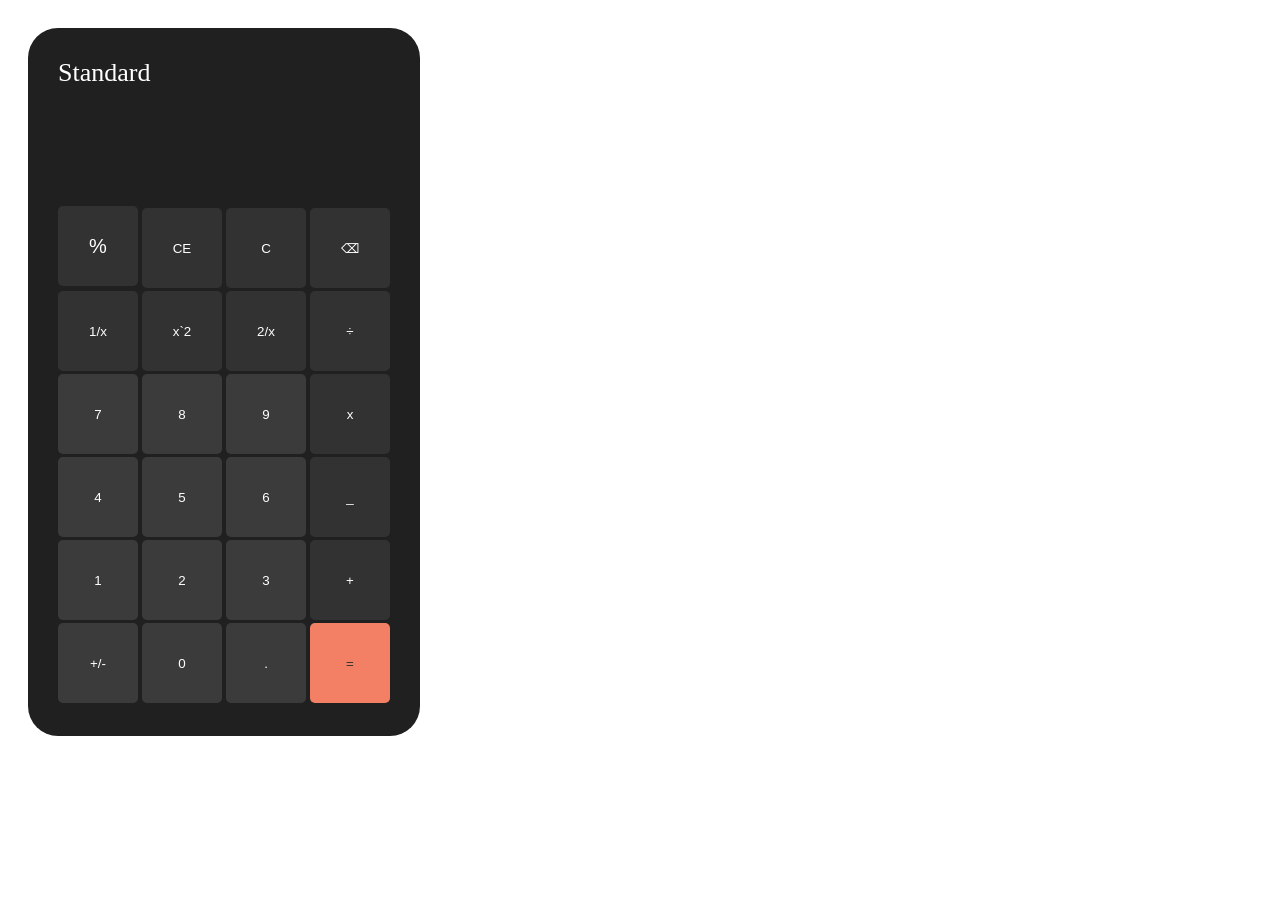
==== index.html @ 2d389445 "rename html file" ====
<!DOCTYPE html>
  <html lang="en">
  <head>
    <meta charset="UTF-8">
    <meta name="viewport" content="width=device-width, initial-scale=1.0">
    <title>Calculator</title>
    <link rel="stylesheet" href="calculator.css">
    <link rel="icon" href="calculator.png" type="image.png">
  </head>
  <body id="calculator-body">
    <div id="calculator">
      <label for="textinput" id="textlabel">Standard</label>
      <br>
       <div class="inputwrapper">
        <input type="text" id="textinput">
       </div>
       <br>
       <audio src="r"></audio>
       <div id="button-wrapper">
         <button type="button" id="percent">%</button>
         <button type="button" id="deepclear">CE</button>
         <button type="button" id="clear">C</button>
         <button type="button" id="backspace">⌫</button>
        </div>
        
        <div id="button-wrapper">
          <button type="button" id="fraction">1/x</button>
          <button type="button" id="square">x`2</button>
          <button type="button" id="square-root">2/x</button>
          <button type="button" id="division">÷</button>
      </div>
      
      <div id="button-wrapper">
        <button type="button" id="seven">7</button>
        <button type="button" id="eight">8</button>
        <button type="button" id="nine">9</button>
        <button type="button" id="multiplication">x</button>
      </div>
      
      <div id="button-wrapper">
        <button type="button" id="four">4</button>
        <button type="button" id="five">5</button>
        <button type="button" id="six">6</button>
        <button type="button" id="subtraction">_</button>
      </div> 
      
      <div id="button-wrapper">
        <button type="button" id="one">1</button>
        <button type="button" id="two">2</button>
        <button type="button" id="three">3</button>
        <button type="button" id="addition">+</button>
      </div>
      
      <div id="button-wrapper">
        <button type="button" id="plus-minus">+/-</button>
        <button type="button" id="zero">0</button>
        <button type="button" id="decimalpoint">.</button>
        <button type="button" id="equalsign">=</button>
      </div>
    </div>
    <script src="calculator.js"></script>
  </body>
  </html>
---- calculator.css ----
#calculator-body{
  background-color:#ffffff;
  justify-items: center;
  color: beige;
  padding: 20px;
}
#calculator{
  background-color: #202020;
  display: flex;
  flex-direction: column;
  width: fit-content;
  padding: 30px;
  color: rgb(255, 255, 255);
  border-radius: 30px;
}
#textlabel{
  font-size: 26px;
  color: white;

}
#textinput{
  height: 80px;
  width: 325px;
  background-color: #202020;
  border: none;
  color: white;
  font-size: 50px;
  text-align: right;
}
#percent{
  width: 5pc;
  height: 5pc;
  background-color: #323232;
  color: white;
  opacity: 20;
  border: none;
  border-radius: 5px;
  font-size: 20px;
}
:hover#percent{
  background-color: #3b3b3b;
}
#deepclear{
  width: 5pc;
  height: 5pc;
  background-color: #323232;
  color: white;
  opacity: 20;
  border: none;
  border-radius: 5px;
  font-size: 20;
}
:hover#deepclear{
  background-color: #3b3b3b;
}
#clear{
  width: 5pc;
  height: 5pc;
  background-color: #323232;
  color: white;
  opacity: 20;
  border: none;
  border-radius: 5px;
  font-size: 20;
}
:hover#clear{
  background-color: #3b3b3b;
}
#backspace{
  width: 5pc;
  height: 5pc;
  background-color: #323232;
  color: white;
  opacity: 20;
  border: none;
  border-radius: 5px;
  font-size: 20;
}
:hover#backspace{
  background-color: #3b3b3b;
}
#fraction{
  width: 5pc;
  height: 5pc;
  background-color: #323232;
  color: white;
  opacity: 20;
  border: none;
  border-radius: 5px;
  font-size: 20;
}
:hover#fraction{
  background-color: #3b3b3b;
}
#square{
  width: 5pc;
  height: 5pc;
  background-color: #323232;
  color: white;
  opacity: 20;
  border: none;
  border-radius: 5px;
  font-size: 20;
}
:hover#square{
  background-color: #3b3b3b;
}
#square-root{
  width: 5pc;
  height: 5pc;
  background-color: #323232;
  color: white;
  opacity: 20;
  border: none;
  border-radius: 5px;
  font-size: 20;
}
:hover#square-root{
  background-color: #3b3b3b;
}
#division{
  width: 5pc;
  height: 5pc;
  background-color: #323232;
  color: white;
  opacity: 20;
  border: none;
  border-radius: 5px;
  font-size: 20;
}
:hover#division{
  background-color: #3b3b3b;
}
#seven{
  width: 5pc;
  height: 5pc;
  background-color: #3b3b3b;
  color: white;
  opacity: 20;
  border: none;
  border-radius: 5px;
  font-size: 20;
}
:hover#seven{
  background-color: #323232;
}
#eight{
  width: 5pc;
  height: 5pc;
  background-color: #3b3b3b;
  color: white;
  opacity: 20;
  border: none;
  border-radius: 5px;
  font-size: 20;
}
:hover#eight{
  background-color: #323232;
}
#nine{
  width: 5pc;
  height: 5pc;
  background-color: #3b3b3b;
  color: white;
  opacity: 20;
  border: none;
  border-radius: 5px;
  font-size: 20;
}
:hover#nine{
  background-color: #323232;
}
#multiplication{
  width: 5pc;
  height: 5pc;
  background-color: #323232;
  color: white;
  opacity: 20;
  border: none;
  border-radius: 5px;
  font-size: 20;
}
:hover#decimalpoint{
  background-color: #3b3b3b;
}
#four{
  width: 5pc;
  height: 5pc;
  background-color: #3b3b3b;
  color: white;
  opacity: 20;
  border: none;
  border-radius: 5px;
  font-size: 20;
}
:hover#four{
  background-color: #323232;
}
#five{
  width: 5pc;
  height: 5pc;
  background-color: #3b3b3b;
  color: white;
  opacity: 20;
  border: none;
  border-radius: 5px;
  font-size: 20;
}
:hover#five{
  background-color: #323232;
}
#six{
  width: 5pc;
  height: 5pc;
  background-color: #3b3b3b;
  color: white;
  opacity: 20;
  border: none;
  border-radius: 5px;
  font-size: 20;
}

:hover#six{
  background-color: #323232;
}
#subtraction{
  width: 5pc;
  height: 5pc;
  background-color: #323232;
  color: white;
  opacity: 20;
  border: none;
  border-radius: 5px;
  font-size: 20;
}
:hover#subtraction{
  background-color: #3b3b3b;
}
#one{
  width: 5pc;
  height: 5pc;
  background-color: #3b3b3b;
  color: white;
  opacity: 20;
  border: none;
  border-radius: 5px;
  font-size: 20;
}
:hover#one{
  background-color: #323232;
}
#two{
  width: 5pc;
  height: 5pc;
  background-color: #3b3b3b;
  color: white;
  opacity: 20;
  border: none;
  border-radius: 5px;
  font-size: 20;
}
:hover#two{
  background-color: #323232;
}
#three{
  width: 5pc;
  height: 5pc;
  background-color: #3b3b3b;
  color: white;
  opacity: 20;
  border: none;
  border-radius: 5px;
  font-size: 20;
}
:hover#three{
  background-color: #323232;
}
#addition{
  width: 5pc;
  height: 5pc;
  background-color: #323232;
  color: white;
  opacity: 20;
  border: none;
  border-radius: 5px;
  font-size: 20;
}
:hover#addition{
  background-color: #3b3b3b;
}
#plus-minus{
  width: 5pc;
  height: 5pc;
  background-color: #3b3b3b;
  color: white;
  opacity: 20;
  border: none;
  border-radius: 5px;
  font-size: 20;
}
:hover#plus-minus{
  background-color: #323232;
}
#zero{
  width: 5pc;
  height: 5pc;
  background-color: #3b3b3b;
  color: white;
  opacity: 20;
  border: none;
  border-radius: 5px;
  font-size: 20;
}
:hover#zero{
  background-color: #323232;
}
#decimalpoint{
  width: 5pc;
  height: 5pc;
  background-color: #3B3B3B;
  color: white;
  opacity: 20;
  border: none;
  border-radius: 5px;
  font-size: 20;
}
:hover#decimalpoint{
  background-color: #323232;
}
#equalsign{
  width: 5pc;
  height: 5pc;
  background-color: #F38064;
  color: #323232;
  opacity: 20;
  border: none;
  border-radius: 5px;
  font-size: 20;
}
:hover#equalsign{
  background-color: #f4f4f4;
}
#button-wrapper{
  padding-bottom: 3px;
}
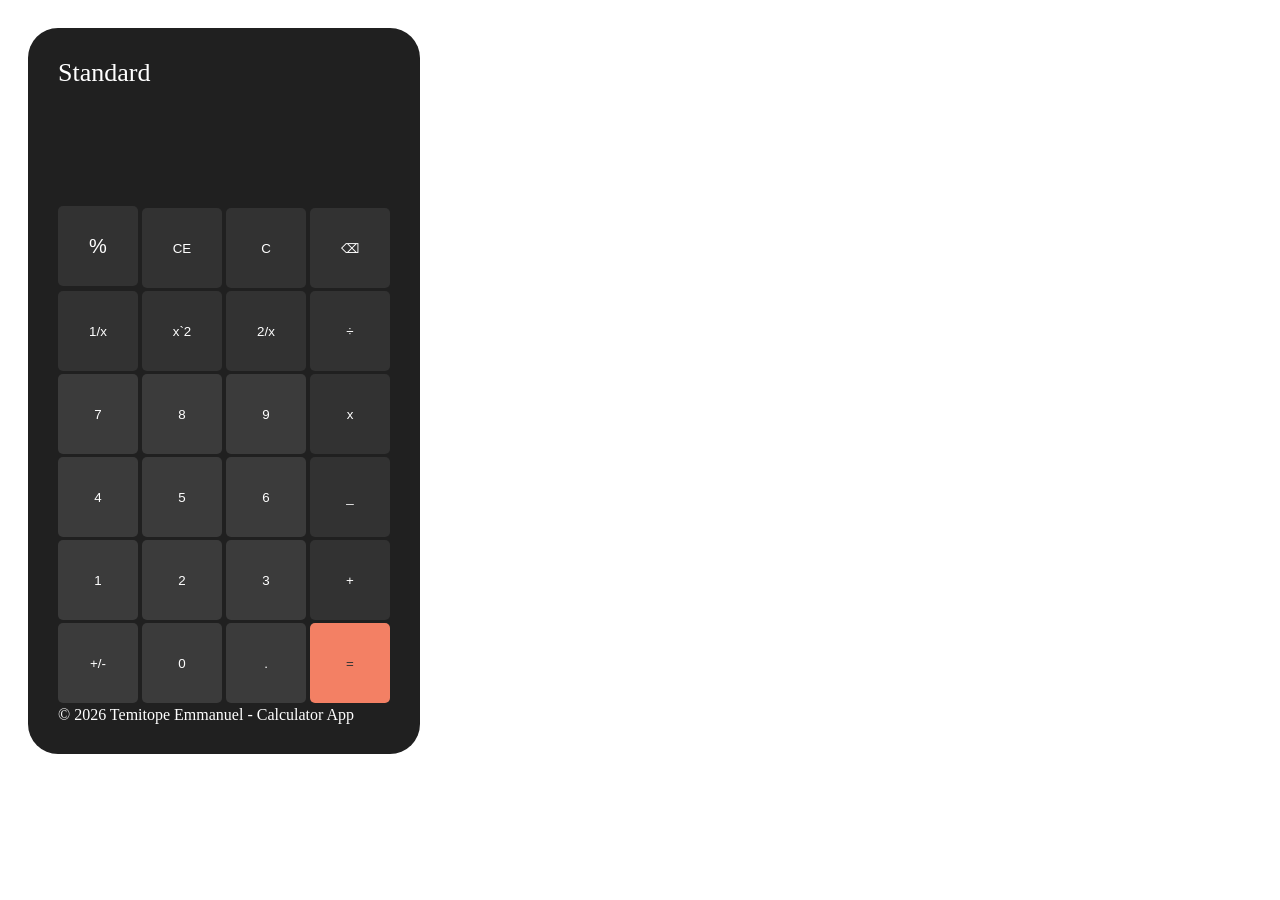
==== commit 1efb2eaf: "Add footer to index.html for copyright notice" ====
--- a/index.html
+++ b/index.html
@@ -57,6 +57,7 @@
         <button type="button" id="decimalpoint">.</button>
         <button type="button" id="equalsign">=</button>
       </div>
+      <footer>© 2026 Temitope Emmanuel - Calculator App</footer>
     </div>
     <script src="calculator.js"></script>
   </body>
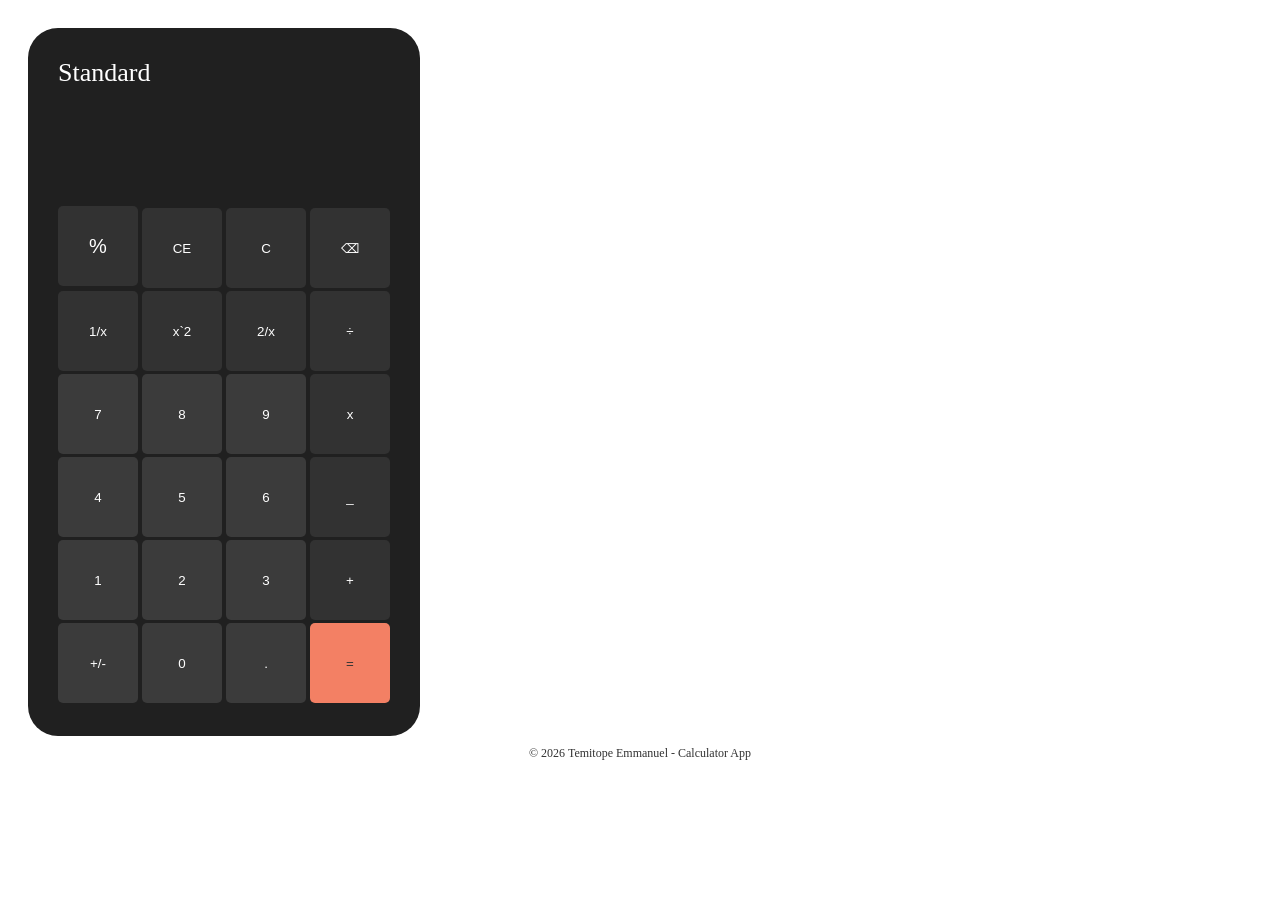
==== commit 7611aa82: "Updated footer in Index.html again" ====
--- a/index.html
+++ b/index.html
@@ -57,8 +57,8 @@
         <button type="button" id="decimalpoint">.</button>
         <button type="button" id="equalsign">=</button>
       </div>
+    </div>
       <footer>© 2026 Temitope Emmanuel - Calculator App</footer>
-    </div>
     <script src="calculator.js"></script>
   </body>
   </html>
--- a/calculator.css
+++ b/calculator.css
@@ -342,4 +342,10 @@
 }
 #button-wrapper{
   padding-bottom: 3px;
-}+}
+footer{
+  color: #323232;
+  font-size: 12px;
+  text-align: center;
+  padding: 10px;
+}
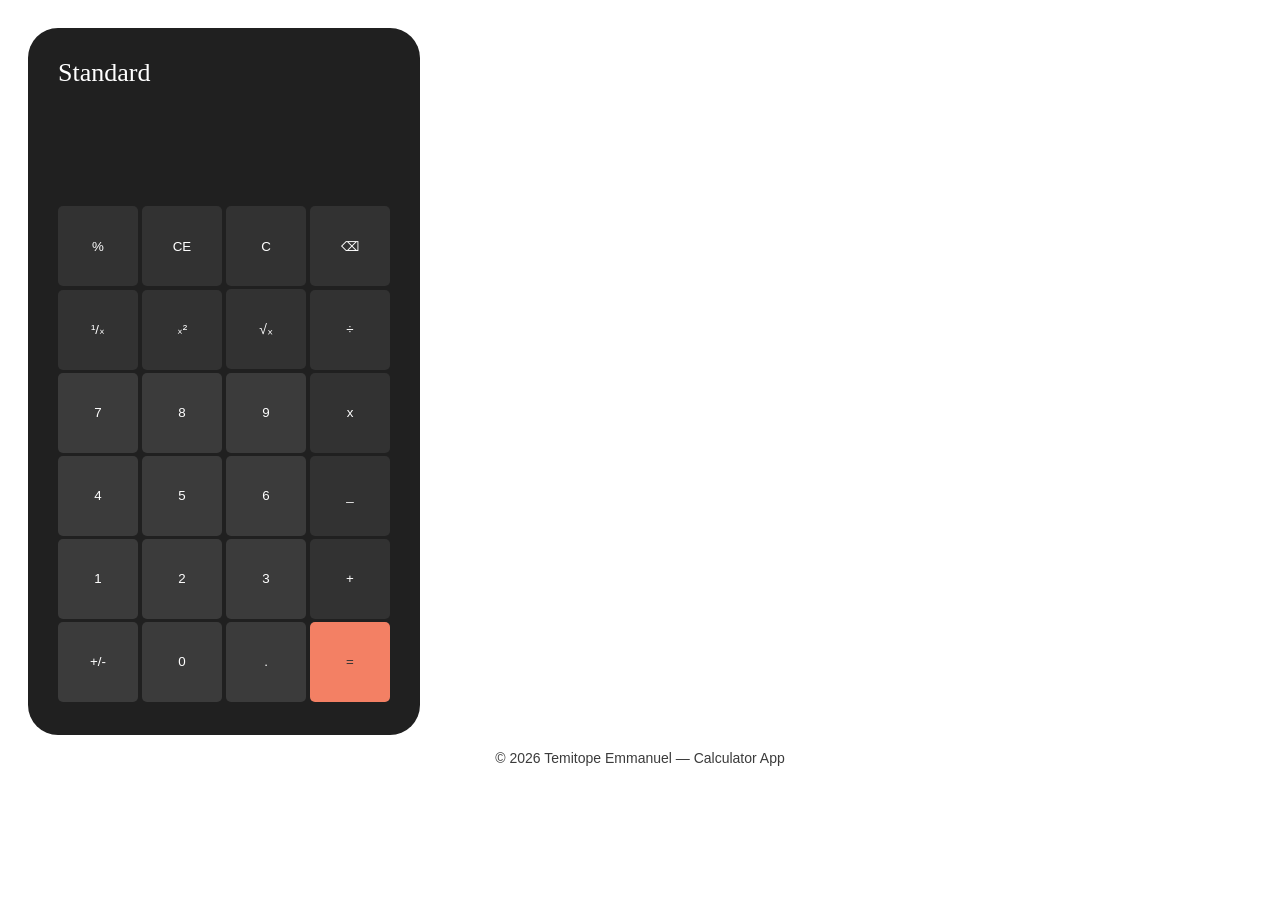
==== commit ed4c66b3: "Added a class in calculator.css" ====
--- a/index.html
+++ b/index.html
@@ -15,50 +15,51 @@
         <input type="text" id="textinput">
        </div>
        <br>
-       <audio src="r"></audio>
        <div id="button-wrapper">
-         <button type="button" id="percent">%</button>
-         <button type="button" id="deepclear">CE</button>
-         <button type="button" id="clear">C</button>
-         <button type="button" id="backspace">⌫</button>
+         <button type="button" id="percent" class="Operators">%</button>
+         <button type="button" id="deepclear" class="Operators">CE</button>
+         <button type="button" id="clear" class="Operators">C</button>
+         <button type="button" id="backspace" class="Operators">⌫</button>
         </div>
         
         <div id="button-wrapper">
-          <button type="button" id="fraction">1/x</button>
-          <button type="button" id="square">x`2</button>
-          <button type="button" id="square-root">2/x</button>
-          <button type="button" id="division">÷</button>
+          <button type="button" id="fraction" class="Operators">¹/ₓ</button>
+          <button type="button" id="square" class="Operators">ₓ²</button>
+          <button type="button" id="square-root" class="Operators"><span style="font-size: 14px;">√ₓ</span></button>
+          <button type="button" id="division" class="Operators">÷</button>
       </div>
       
       <div id="button-wrapper">
-        <button type="button" id="seven">7</button>
-        <button type="button" id="eight">8</button>
-        <button type="button" id="nine">9</button>
-        <button type="button" id="multiplication">x</button>
+        <button type="button" id="seven" class="Numbers">7</button>
+        <button type="button" id="eight" class="Numbers">8</button>
+        <button type="button" id="nine" class="Numbers">9</button>
+        <button type="button" id="multiplication" class="Operators">x</button>
       </div>
       
       <div id="button-wrapper">
-        <button type="button" id="four">4</button>
-        <button type="button" id="five">5</button>
-        <button type="button" id="six">6</button>
-        <button type="button" id="subtraction">_</button>
+        <button type="button" id="four" class="Numbers">4</button>
+        <button type="button" id="five" class="Numbers">5</button>
+        <button type="button" id="six" class="Numbers">6</button>
+        <button type="button" id="subtraction" class="Operators">_</button>
       </div> 
       
       <div id="button-wrapper">
-        <button type="button" id="one">1</button>
-        <button type="button" id="two">2</button>
-        <button type="button" id="three">3</button>
-        <button type="button" id="addition">+</button>
+        <button type="button" id="one" class="Numbers">1</button>
+        <button type="button" id="two" class="Numbers">2</button>
+        <button type="button" id="three" class="Numbers">3</button>
+        <button type="button" id="addition" class="Operators">+</button>
       </div>
       
       <div id="button-wrapper">
-        <button type="button" id="plus-minus">+/-</button>
-        <button type="button" id="zero">0</button>
-        <button type="button" id="decimalpoint">.</button>
+        <button type="button" id="plus-minus" class="Numbers">+/-</button>
+        <button type="button" id="zero" class="Numbers">0</button>
+        <button type="button" id="decimalpoint" class="Numbers">.</button>
         <button type="button" id="equalsign">=</button>
       </div>
     </div>
-      <footer>© 2026 Temitope Emmanuel - Calculator App</footer>
+    <footer>
+      © 2026 Temitope Emmanuel — Calculator App
+    </footer>
     <script src="calculator.js"></script>
   </body>
   </html>
--- a/calculator.css
+++ b/calculator.css
@@ -27,7 +27,7 @@
   font-size: 50px;
   text-align: right;
 }
-#percent{
+.Operators{
   width: 5pc;
   height: 5pc;
   background-color: #323232;
@@ -35,296 +35,21 @@
   opacity: 20;
   border: none;
   border-radius: 5px;
-  font-size: 20px;
 }
-:hover#percent{
+:hover.Operators{
   background-color: #3b3b3b;
 }
-#deepclear{
+
+.Numbers{
   width: 5pc;
   height: 5pc;
-  background-color: #323232;
-  color: white;
+  background-color: #3b3b3b;
+  color: white;   
   opacity: 20;
   border: none;
   border-radius: 5px;
-  font-size: 20;
 }
-:hover#deepclear{
-  background-color: #3b3b3b;
-}
-#clear{
-  width: 5pc;
-  height: 5pc;
-  background-color: #323232;
-  color: white;
-  opacity: 20;
-  border: none;
-  border-radius: 5px;
-  font-size: 20;
-}
-:hover#clear{
-  background-color: #3b3b3b;
-}
-#backspace{
-  width: 5pc;
-  height: 5pc;
-  background-color: #323232;
-  color: white;
-  opacity: 20;
-  border: none;
-  border-radius: 5px;
-  font-size: 20;
-}
-:hover#backspace{
-  background-color: #3b3b3b;
-}
-#fraction{
-  width: 5pc;
-  height: 5pc;
-  background-color: #323232;
-  color: white;
-  opacity: 20;
-  border: none;
-  border-radius: 5px;
-  font-size: 20;
-}
-:hover#fraction{
-  background-color: #3b3b3b;
-}
-#square{
-  width: 5pc;
-  height: 5pc;
-  background-color: #323232;
-  color: white;
-  opacity: 20;
-  border: none;
-  border-radius: 5px;
-  font-size: 20;
-}
-:hover#square{
-  background-color: #3b3b3b;
-}
-#square-root{
-  width: 5pc;
-  height: 5pc;
-  background-color: #323232;
-  color: white;
-  opacity: 20;
-  border: none;
-  border-radius: 5px;
-  font-size: 20;
-}
-:hover#square-root{
-  background-color: #3b3b3b;
-}
-#division{
-  width: 5pc;
-  height: 5pc;
-  background-color: #323232;
-  color: white;
-  opacity: 20;
-  border: none;
-  border-radius: 5px;
-  font-size: 20;
-}
-:hover#division{
-  background-color: #3b3b3b;
-}
-#seven{
-  width: 5pc;
-  height: 5pc;
-  background-color: #3b3b3b;
-  color: white;
-  opacity: 20;
-  border: none;
-  border-radius: 5px;
-  font-size: 20;
-}
-:hover#seven{
-  background-color: #323232;
-}
-#eight{
-  width: 5pc;
-  height: 5pc;
-  background-color: #3b3b3b;
-  color: white;
-  opacity: 20;
-  border: none;
-  border-radius: 5px;
-  font-size: 20;
-}
-:hover#eight{
-  background-color: #323232;
-}
-#nine{
-  width: 5pc;
-  height: 5pc;
-  background-color: #3b3b3b;
-  color: white;
-  opacity: 20;
-  border: none;
-  border-radius: 5px;
-  font-size: 20;
-}
-:hover#nine{
-  background-color: #323232;
-}
-#multiplication{
-  width: 5pc;
-  height: 5pc;
-  background-color: #323232;
-  color: white;
-  opacity: 20;
-  border: none;
-  border-radius: 5px;
-  font-size: 20;
-}
-:hover#decimalpoint{
-  background-color: #3b3b3b;
-}
-#four{
-  width: 5pc;
-  height: 5pc;
-  background-color: #3b3b3b;
-  color: white;
-  opacity: 20;
-  border: none;
-  border-radius: 5px;
-  font-size: 20;
-}
-:hover#four{
-  background-color: #323232;
-}
-#five{
-  width: 5pc;
-  height: 5pc;
-  background-color: #3b3b3b;
-  color: white;
-  opacity: 20;
-  border: none;
-  border-radius: 5px;
-  font-size: 20;
-}
-:hover#five{
-  background-color: #323232;
-}
-#six{
-  width: 5pc;
-  height: 5pc;
-  background-color: #3b3b3b;
-  color: white;
-  opacity: 20;
-  border: none;
-  border-radius: 5px;
-  font-size: 20;
-}
-
-:hover#six{
-  background-color: #323232;
-}
-#subtraction{
-  width: 5pc;
-  height: 5pc;
-  background-color: #323232;
-  color: white;
-  opacity: 20;
-  border: none;
-  border-radius: 5px;
-  font-size: 20;
-}
-:hover#subtraction{
-  background-color: #3b3b3b;
-}
-#one{
-  width: 5pc;
-  height: 5pc;
-  background-color: #3b3b3b;
-  color: white;
-  opacity: 20;
-  border: none;
-  border-radius: 5px;
-  font-size: 20;
-}
-:hover#one{
-  background-color: #323232;
-}
-#two{
-  width: 5pc;
-  height: 5pc;
-  background-color: #3b3b3b;
-  color: white;
-  opacity: 20;
-  border: none;
-  border-radius: 5px;
-  font-size: 20;
-}
-:hover#two{
-  background-color: #323232;
-}
-#three{
-  width: 5pc;
-  height: 5pc;
-  background-color: #3b3b3b;
-  color: white;
-  opacity: 20;
-  border: none;
-  border-radius: 5px;
-  font-size: 20;
-}
-:hover#three{
-  background-color: #323232;
-}
-#addition{
-  width: 5pc;
-  height: 5pc;
-  background-color: #323232;
-  color: white;
-  opacity: 20;
-  border: none;
-  border-radius: 5px;
-  font-size: 20;
-}
-:hover#addition{
-  background-color: #3b3b3b;
-}
-#plus-minus{
-  width: 5pc;
-  height: 5pc;
-  background-color: #3b3b3b;
-  color: white;
-  opacity: 20;
-  border: none;
-  border-radius: 5px;
-  font-size: 20;
-}
-:hover#plus-minus{
-  background-color: #323232;
-}
-#zero{
-  width: 5pc;
-  height: 5pc;
-  background-color: #3b3b3b;
-  color: white;
-  opacity: 20;
-  border: none;
-  border-radius: 5px;
-  font-size: 20;
-}
-:hover#zero{
-  background-color: #323232;
-}
-#decimalpoint{
-  width: 5pc;
-  height: 5pc;
-  background-color: #3B3B3B;
-  color: white;
-  opacity: 20;
-  border: none;
-  border-radius: 5px;
-  font-size: 20;
-}
-:hover#decimalpoint{
+:hover.Numbers{
   background-color: #323232;
 }
 #equalsign{
@@ -335,7 +60,6 @@
   opacity: 20;
   border: none;
   border-radius: 5px;
-  font-size: 20;
 }
 :hover#equalsign{
   background-color: #f4f4f4;
@@ -343,9 +67,10 @@
 #button-wrapper{
   padding-bottom: 3px;
 }
-footer{
-  color: #323232;
-  font-size: 12px;
+footer {
+  font-family:BlinkMacSystemFont, -apple-system, "Segoe UI", Roboto, Oxygen, Ubuntu, Cantarell, "Fira Sans", "Droid Sans", "Helvetica Neue", Helvetica, Arial, sans-serif;
   text-align: center;
-  padding: 10px;
-}
+  padding: 15px;
+  font-size: 14px;
+  color: #3b3b3b;
+}
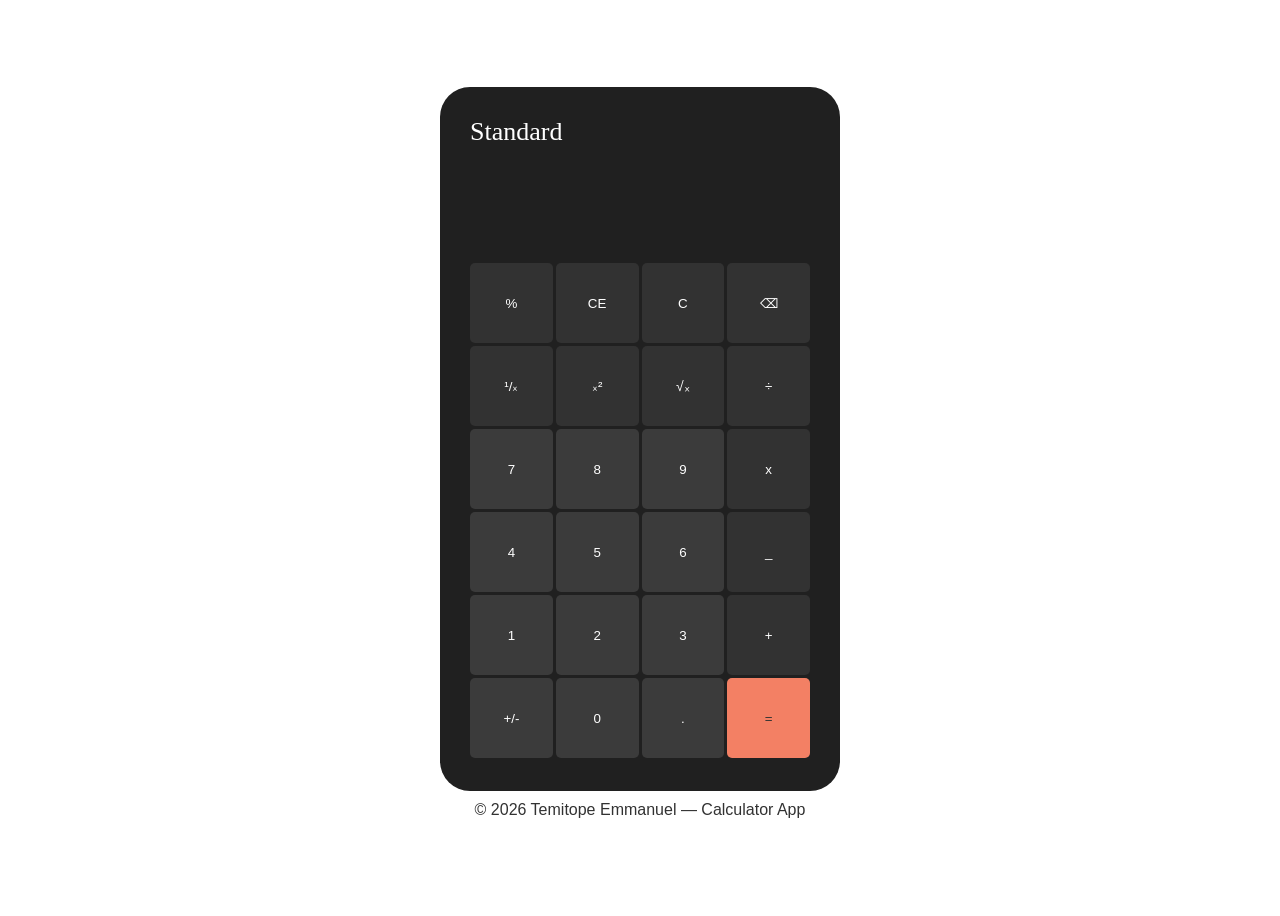
==== commit 58fef8a4: "Improve calculator responsiveness" ====
--- a/index.html
+++ b/index.html
@@ -15,42 +15,42 @@
         <input type="text" id="textinput">
        </div>
        <br>
-       <div id="button-wrapper">
+       <div class="button-wrapper">
          <button type="button" id="percent" class="Operators">%</button>
          <button type="button" id="deepclear" class="Operators">CE</button>
          <button type="button" id="clear" class="Operators">C</button>
          <button type="button" id="backspace" class="Operators">⌫</button>
         </div>
         
-        <div id="button-wrapper">
+        <div class="button-wrapper">
           <button type="button" id="fraction" class="Operators">¹/ₓ</button>
           <button type="button" id="square" class="Operators">ₓ²</button>
           <button type="button" id="square-root" class="Operators"><span style="font-size: 14px;">√ₓ</span></button>
           <button type="button" id="division" class="Operators">÷</button>
       </div>
       
-      <div id="button-wrapper">
+      <div class="button-wrapper">
         <button type="button" id="seven" class="Numbers">7</button>
         <button type="button" id="eight" class="Numbers">8</button>
         <button type="button" id="nine" class="Numbers">9</button>
         <button type="button" id="multiplication" class="Operators">x</button>
       </div>
       
-      <div id="button-wrapper">
+      <div class="button-wrapper">
         <button type="button" id="four" class="Numbers">4</button>
         <button type="button" id="five" class="Numbers">5</button>
         <button type="button" id="six" class="Numbers">6</button>
         <button type="button" id="subtraction" class="Operators">_</button>
       </div> 
       
-      <div id="button-wrapper">
+      <div class="button-wrapper">
         <button type="button" id="one" class="Numbers">1</button>
         <button type="button" id="two" class="Numbers">2</button>
         <button type="button" id="three" class="Numbers">3</button>
         <button type="button" id="addition" class="Operators">+</button>
       </div>
       
-      <div id="button-wrapper">
+      <div class="button-wrapper">
         <button type="button" id="plus-minus" class="Numbers">+/-</button>
         <button type="button" id="zero" class="Numbers">0</button>
         <button type="button" id="decimalpoint" class="Numbers">.</button>
--- a/calculator.css
+++ b/calculator.css
@@ -1,76 +1,77 @@
 #calculator-body{
-  background-color:#ffffff;
-  justify-items: center;
-  color: beige;
+  background-color: #ffffff;
+  display: flex;
+  flex-direction: column;
+  justify-content: center;
+  align-items: center;
+  min-height: 100vh;
   padding: 20px;
+  box-sizing: border-box;
 }
 #calculator{
   background-color: #202020;
   display: flex;
   flex-direction: column;
-  width: fit-content;
+  width: min(100%, 400px);
   padding: 30px;
-  color: rgb(255, 255, 255);
+  color: white;
   border-radius: 30px;
+  box-sizing: border-box;
 }
 #textlabel{
   font-size: 26px;
   color: white;
 
 }
-#textinput{
+#textinput {
   height: 80px;
-  width: 325px;
+  width: 100%;
   background-color: #202020;
   border: none;
   color: white;
   font-size: 50px;
   text-align: right;
+  box-sizing: border-box;
 }
-.Operators{
-  width: 5pc;
-  height: 5pc;
-  background-color: #323232;
-  color: white;
-  opacity: 20;
+.Operators,
+.Numbers,
+#equalsign {
+  flex: 1;
+  height: 80px;
   border: none;
   border-radius: 5px;
 }
-:hover.Operators{
+.Operators {
+  background-color: #323232;
+  color: white;
+}
+.Numbers {
+  background-color: #3b3b3b;
+  color: white;
+}
+#equalsign {
+  background-color: #F38064;
+  color: #323232;
+}
+.button-wrapper {
+  display: flex;
+  gap: 3px;
+  padding-bottom: 3px;
+}
+.Operators:hover {
   background-color: #3b3b3b;
 }
-
-.Numbers{
-  width: 5pc;
-  height: 5pc;
-  background-color: #3b3b3b;
-  color: white;   
-  opacity: 20;
-  border: none;
-  border-radius: 5px;
-}
-:hover.Numbers{
+.Numbers:hover {
   background-color: #323232;
 }
-#equalsign{
-  width: 5pc;
-  height: 5pc;
-  background-color: #F38064;
-  color: #323232;
-  opacity: 20;
-  border: none;
-  border-radius: 5px;
-}
-:hover#equalsign{
+#equalsign:hover {
   background-color: #f4f4f4;
 }
-#button-wrapper{
-  padding-bottom: 3px;
-}
-footer {
-  font-family:BlinkMacSystemFont, -apple-system, "Segoe UI", Roboto, Oxygen, Ubuntu, Cantarell, "Fira Sans", "Droid Sans", "Helvetica Neue", Helvetica, Arial, sans-serif;
+footer{
+  color: #323232;
+  font-size: 16px;
+  display: block;
   text-align: center;
-  padding: 15px;
-  font-size: 14px;
-  color: #3b3b3b;
+  padding: 10px;
+  font-family: BlinkMacSystemFont, -apple-system, "Segoe UI", Roboto, Oxygen, Ubuntu, Cantarell, "Fira Sans", "Droid Sans", "Helvetica Neue", Helvetica, Arial, sans-serif;
 }
